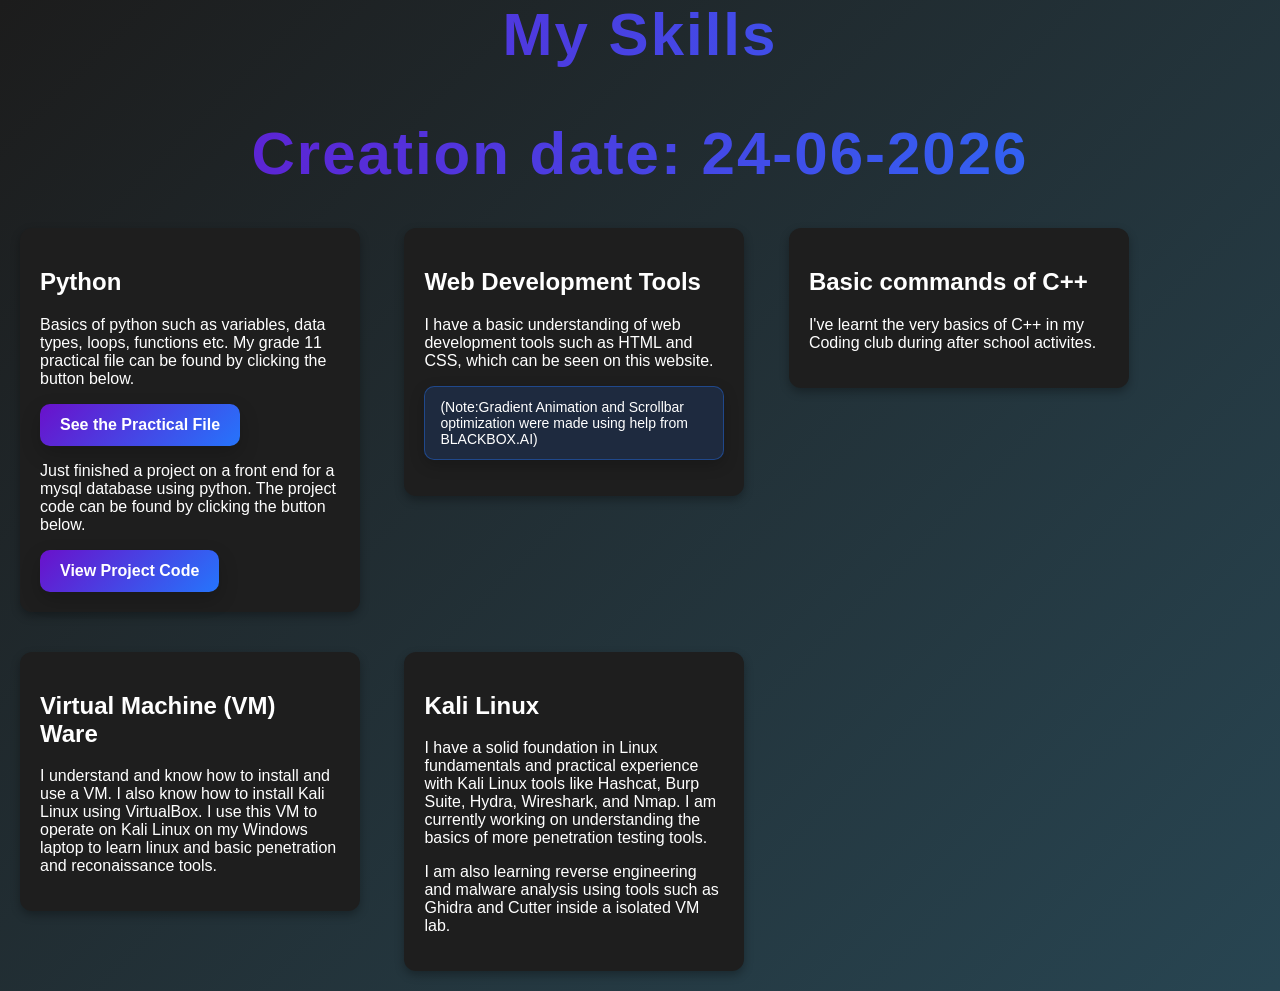
==== Index.html @ 1e3eb2a1 "Rename Mywork.html to Index.html" ====
<HTML>
    <HEAD>
        <TITLE>Aspiring to become a cyber securist</TITLE>
        <link rel="stylesheet" href="style.css">
    </HEAD>
    <BODY>
        <H1>My Skills</H1>
        <H2 class="Date">Creation date: 24-06-2026</H2>
        <div class="skills">
            <centre>
                <h2>Python</h2>
                <p>Basics of python such as variables, data types, loops, functions etc. My grade 11 practical file can be found by clicking the button below.
                </p>
                <a class="fancy-btn" href="https://github.com/VedMK/My-stuff/blob/main/Python%20Practical%20File-%2011.pdf">
                    See the Practical File
                  </a>
                <p> Just finished a project on a front end for a mysql database using python. The project code can be found by clicking the button below.</p>
                <a class="fancy-btn2" href="https://github.com/VedMK/My-stuff/blob/main/Python-Mysql%20frontend.py">
                    View Project Code
                  </a>
            </centre>
        </div>
        <div class="skills">
            <centre>
                <h2>Web Development Tools</h2>
                <p>I have a basic understanding of web development tools such as HTML and CSS, which can be seen on this website. <p class="note">(Note:Gradient Animation and Scrollbar optimization were made using help from BLACKBOX.AI)</p></p>
                  
            </centre>
        </div>
        <div class="skills">
            <centre>
                <h2>Basic commands of C++</h2>
                <p>I've learnt the very basics of C++ in my Coding club during after school activites.</p>
                  
            </centre>
        </div>
        <div class="skills">
            <centre>
                <h2>Virtual Machine (VM) Ware</h2>
                <p>I understand and know how to install and use a VM. I also know how to install Kali Linux using VirtualBox. I use this VM to operate on Kali Linux
                    on my Windows laptop to learn linux and basic penetration and reconaissance tools.
                </p>
                  
            </centre>
        </div>
        <div class="skills">
            <centre>
                <h2>Kali Linux</h2>
                <p>I have a solid foundation in Linux fundamentals and practical experience with Kali Linux tools like Hashcat, Burp Suite, 
                    Hydra, Wireshark, and Nmap. I am currently working on understanding the basics of more penetration testing tools.
                    <p>
                    I am also learning reverse engineering and malware analysis using tools such as Ghidra and Cutter 
                    inside a isolated VM lab.</p>
                  
            </centre>
        </div>
    </BODY>
</HTML>
---- style.css ----
h1 {
  text-align: center;
  font-size: 60px;
  font-weight: 800;

  background: linear-gradient(90deg, #6a11cb, #2575fc);
  -webkit-background-clip: text;
  -webkit-text-fill-color: transparent;

  margin-bottom: 20px;
  letter-spacing: 2px;
}
.Date {
    text-align: center;
    font-size: 60px;
    font-weight: 800;
  
    background: linear-gradient(90deg, #6a11cb, #2575fc);
    -webkit-background-clip: text;
    -webkit-text-fill-color: transparent;
  
    margin-bottom: 20px;
    letter-spacing: 2px;
  }
  body {
    margin: 0;
    min-height: 100vh;  
    background: linear-gradient(-45deg, #0f2027, #203a43, #2c5364, #1c1c1c);
    background-size: 400% 400%;
  
    animation: gradientBG 12s ease infinite;
  
    color: white;
    font-family: Arial, sans-serif;
  }
  
  @keyframes gradientBG {
    0% { background-position: 0% 50%; }
    50% { background-position: 100% 50%; }
    100% { background-position: 0% 50%; }
  }
  .skills {
    width: 300px;
    padding: 20px;
    margin: 20px;
    background-color: #1e1e1e;
    color: white;
    border-radius: 12px;
    box-shadow: 0 4px 10px rgba(0,0,0,0.3);
    display: inline-block;
    vertical-align: top;
    
}

.fancy-btn {
    display: inline-block;
    padding: 12px 20px;
    font-size: 16px;
    font-weight: 600;
    color: white;
    text-decoration: none;
  
    background: linear-gradient(135deg, #6a11cb, #2575fc);
    border-radius: 10px;
  
    box-shadow: 0 8px 20px rgba(0,0,0,0.2);
    transition: all 0.25s ease;
  }
  
  .fancy-btn:hover {
    transform: translateY(-3px);
    box-shadow: 0 12px 25px rgba(0,0,0,0.3);
  }
  
  .fancy-btn:active {
    transform: scale(0.97);
  }

  .fancy-btn2 {
    display: inline-block;
    padding: 12px 20px;
    font-size: 16px;
    font-weight: 600;
    color: white;
    text-decoration: none;
  
    background: linear-gradient(135deg, #6a11cb, #2575fc);
    border-radius: 10px;
  
    box-shadow: 0 8px 20px rgba(0,0,0,0.2);
    transition: all 0.25s ease;
  }
  
  .fancy-btn:hover {
    transform: translateY(-3px);
    box-shadow: 0 12px 25px rgba(0,0,0,0.3);
  }
  
  .fancy-btn:active {
    transform: scale(0.97);
  }
  .note {
    padding: 12px 15px;
    margin-top: 12px;
  
    background: rgba(37, 117, 252, 0.15);
    border: 1px solid rgba(37, 117, 252, 0.4);
    border-radius: 10px;
  
    color: #fff;
    font-size: 14px;
  
    box-shadow: 0 5px 15px rgba(0,0,0,0.2);
  }
::-webkit-scrollbar {
    width: 10px;
}

::-webkit-scrollbar-track {
    background: #130159; 
}

::-webkit-scrollbar-thumb {
    background: #0880f1;    
    border-radius: 10px;
    border: 2px solid #130159;
}

::-webkit-scrollbar-thumb:hover {
    background: #0880f1;
}
* {
    scrollbar-width: thin;
    scrollbar-color: #130159 #0880f1;
}
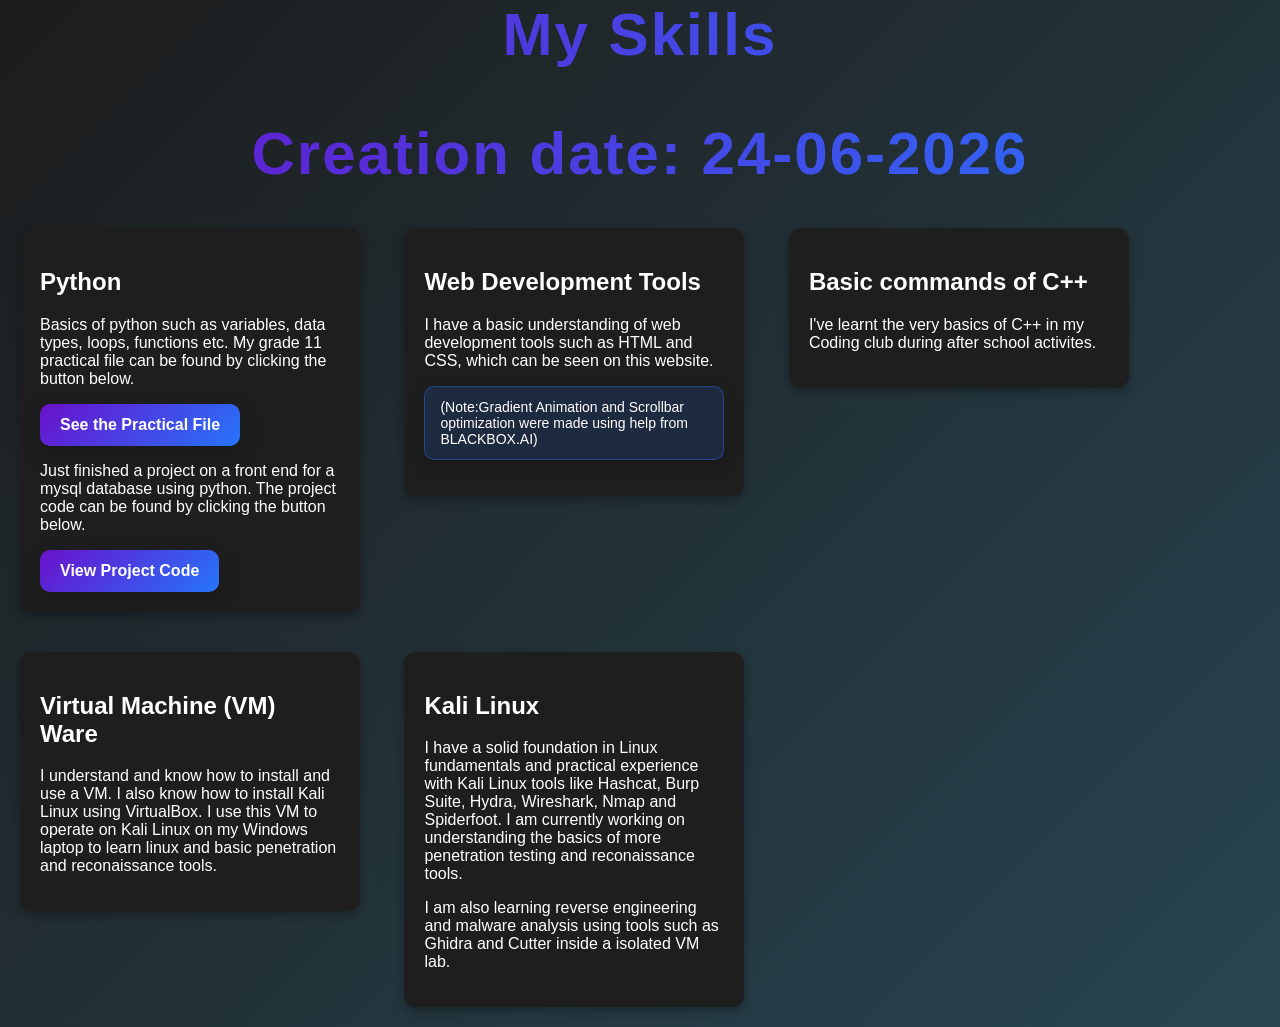
==== commit efb7b0ac: "Update Index.html" ====
--- a/Index.html
+++ b/Index.html
@@ -47,7 +47,7 @@
             <centre>
                 <h2>Kali Linux</h2>
                 <p>I have a solid foundation in Linux fundamentals and practical experience with Kali Linux tools like Hashcat, Burp Suite, 
-                    Hydra, Wireshark, and Nmap. I am currently working on understanding the basics of more penetration testing tools.
+                    Hydra, Wireshark, Nmap and Spiderfoot. I am currently working on understanding the basics of more penetration testing and reconaissance tools.
                     <p>
                     I am also learning reverse engineering and malware analysis using tools such as Ghidra and Cutter 
                     inside a isolated VM lab.</p>
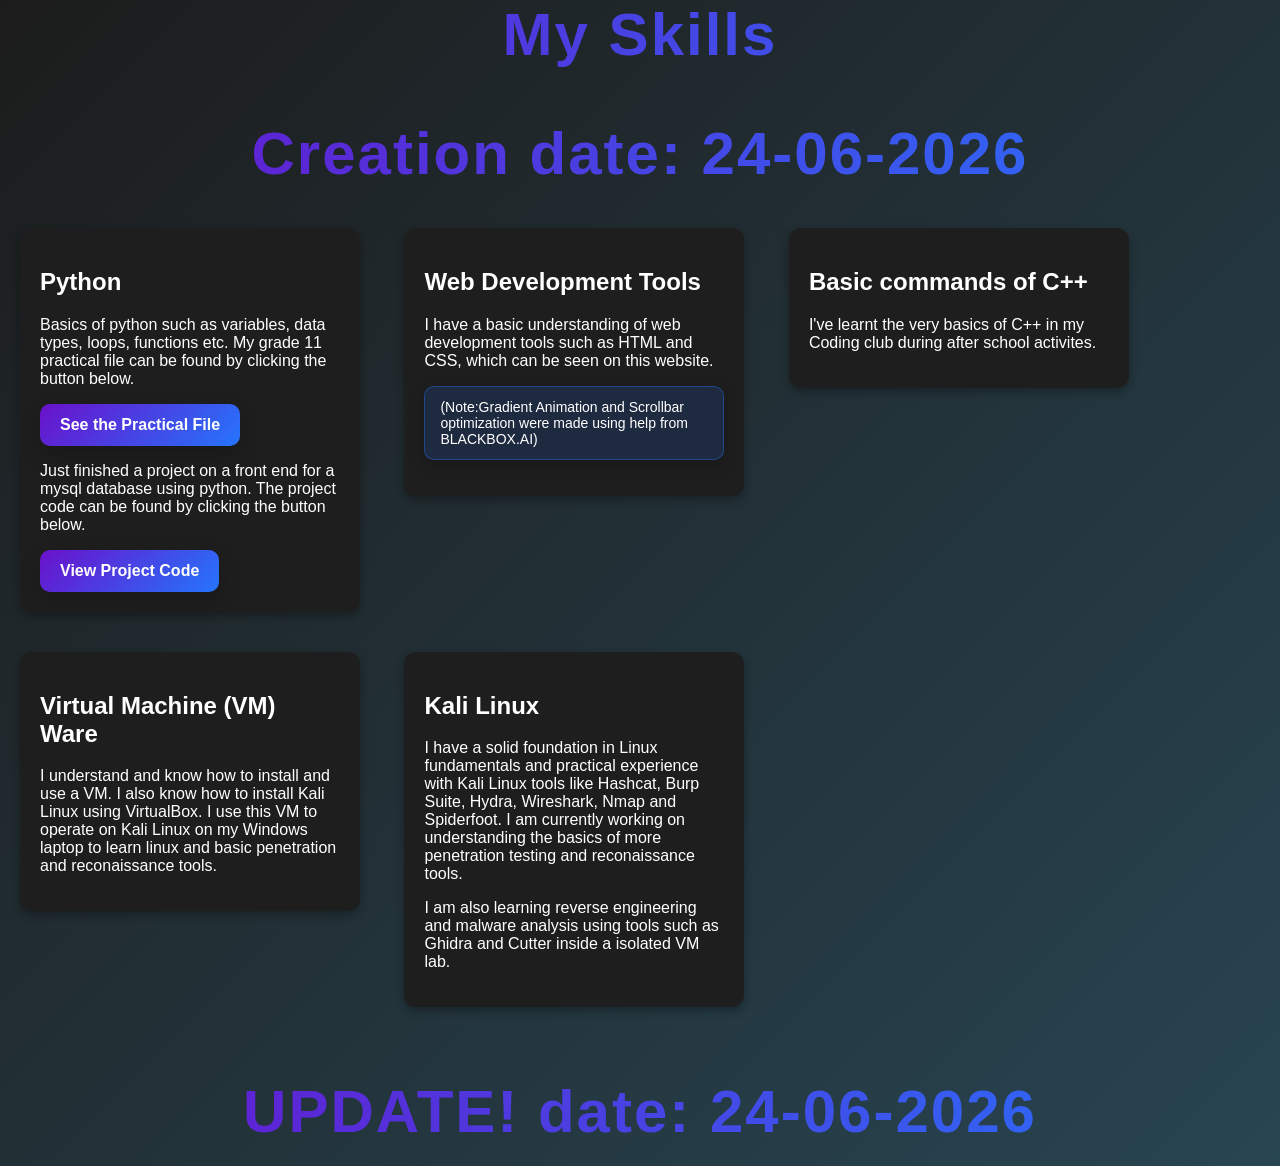
==== commit 9b893756: "Update Index.html" ====
--- a/Index.html
+++ b/Index.html
@@ -2,6 +2,8 @@
     <HEAD>
         <TITLE>Aspiring to become a cyber securist</TITLE>
         <link rel="stylesheet" href="style.css">
+        <meta name="find me" content="You found the header">
+        <meta name="author" content="Ved!">
     </HEAD>
     <BODY>
         <H1>My Skills</H1>
@@ -51,8 +53,10 @@
                     <p>
                     I am also learning reverse engineering and malware analysis using tools such as Ghidra and Cutter 
                     inside a isolated VM lab.</p>
+                
                   
             </centre>
         </div>
+          <H2 class="Date">UPDATE! date: 24-06-2026</H2>
     </BODY>
 </HTML>
